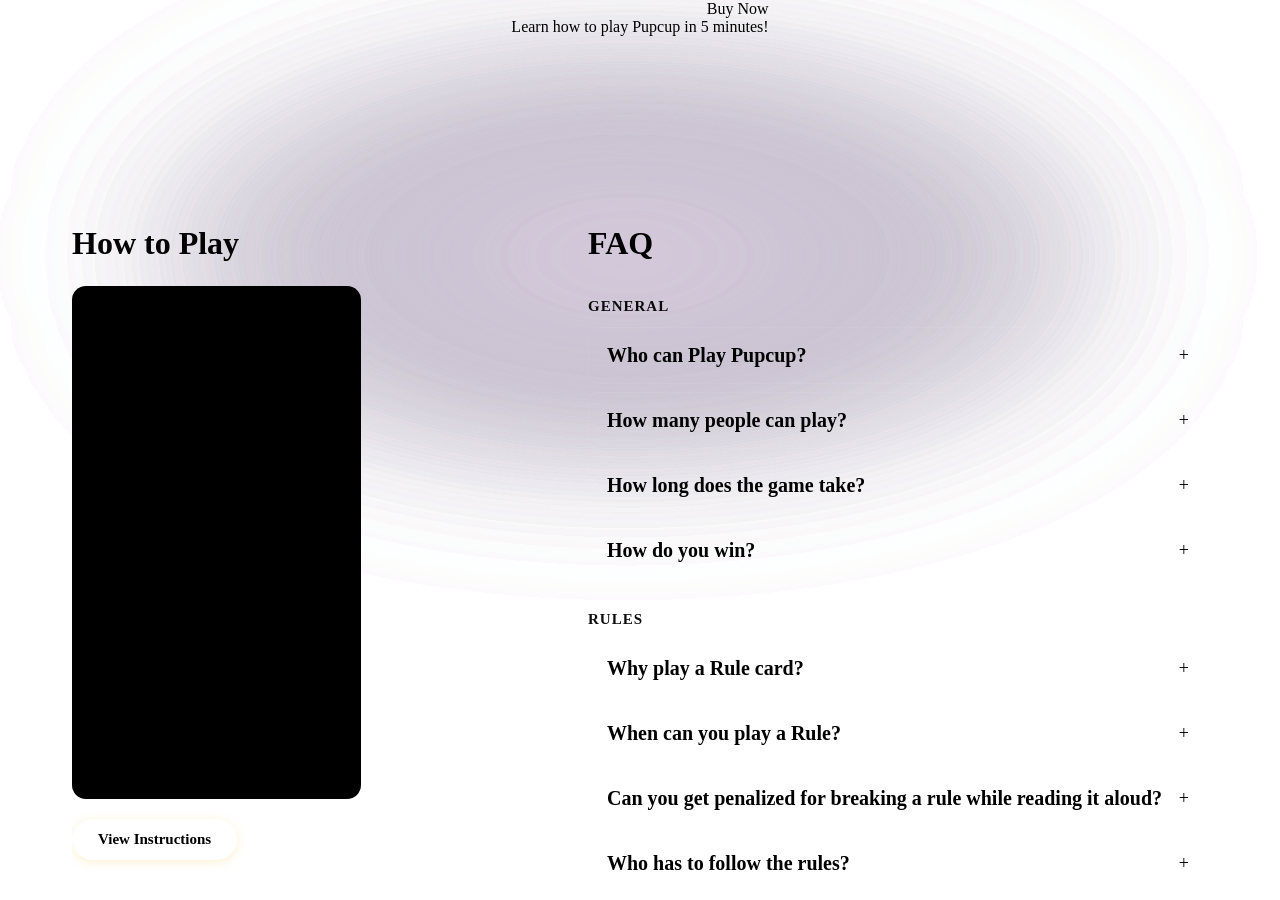
==== howtoplay/index.html @ a4481cd9 "Site 1.11: at least half of every card in your hand shows above the drawer The game's fit check only" ====
<!DOCTYPE html>
<html lang="en" data-brand="pupcup" data-theme="dark">
<head>
<meta charset="UTF-8">
<meta name="viewport" content="width=device-width, initial-scale=1.0">
<title>How to Play Pupcup</title>
<meta name="description" content="How to play Pupcup: watch the how-to video, read the rules, and browse the full FAQ.">
<meta property="og:title" content="How to Play Pupcup">
<meta property="og:description" content="Watch the how-to video, read the rules, and browse the full FAQ for Pupcup.">
<meta property="og:type" content="website">
<link rel="icon" href="/favicon.ico" sizes="any">
<link rel="icon" href="/favicon.svg" type="image/svg+xml">
<link rel="apple-touch-icon" href="/apple-touch-icon.png">
<link rel="stylesheet" href="https://design.vilmarmorgan.com/fonts/fonts.css"> <!-- Jost, from the Vilmartian library: no request to Google -->
<link rel="stylesheet" href="https://design.vilmarmorgan.com/v/3/tokens.css"> <!-- the Vilmartian library, release 3: sizes, type, space, and Pupcup's colours (ADR-023) -->
<style>
  /* ───── Reset & Base ───── */
  *, *::before, *::after { margin: 0; padding: 0; box-sizing: border-box; }

  /* colours and the type face come from the library's Pupcup set (ADR-023) */

  html, body {
    width: 100%; height: 100%;
    overflow: hidden;
    background: var(--bg);
    font-family: var(--f-ui);
    color: var(--ink);
  }
  a { text-decoration: none; }

  /* ───── Standalone How to Play / FAQ page ───── */
  .howto-page {
    position: relative;
    width: 100vw; height: 100vh;
    overflow: hidden;
    background: transparent;
  }
  .howto-content { position: relative; z-index: 1; }

  /* Pupcup logo, top-left (replaces the overlay's close button) */
  .howto-logo {
    position: fixed;
    top: 20px; left: 24px;
    z-index: 210;
    display: inline-flex;
  }
  .howto-logo img { height: 36px; width: auto; display: block; }

  /* Shop Now button — fixed to the top-right corner */
  .howto-shop-btn {
    position: fixed;
    top: 20px;
    right: 20px;
    z-index: 210;
    display: inline-flex;
    align-items: center;
    height: 40px;
    padding: 0 24px;
    border-radius: 999px;
    background: var(--accent);
    color: var(--ink-on-light);
    font-family: inherit;
    font-size: 16px;
    font-weight: 700;
    cursor: pointer;
    border: none;
    transition: transform 0.15s ease, box-shadow 0.15s ease;
    box-shadow: 0 2px 10px rgba(245,197,66,0.25);
    text-decoration: none;
    white-space: nowrap;
  }
  .howto-shop-btn:hover {
    transform: scale(1.05);
    box-shadow: 0 4px 18px rgba(245,197,66,0.4);
  }

  /* Two-column layout: left column stays in place, right column scrolls on its own */
  .howto-content {
    display: flex;
    align-items: stretch;
    height: 100%;
    max-width: 1200px;
    margin: 0 auto;
    padding: 0 32px;
    gap: 56px;
  }

  .howto-left {
    flex: 0 0 460px;
    display: flex;
    flex-direction: column;
    justify-content: flex-start;
    height: 100%;
    padding: 225px 0 40px;
    overflow-y: auto;
    scrollbar-width: none;
    -ms-overflow-style: none;
  }
  .howto-left::-webkit-scrollbar { display: none; }

  .howto-right {
    flex: 1 1 auto;
    height: 100%;
    padding: 0 0 40px;
    overflow-y: auto;
    scrollbar-width: none;
    -ms-overflow-style: none;
  }
  .howto-right::-webkit-scrollbar { display: none; }

  .howto-heading {
    font-size: 32px;
    font-weight: 700;
    color: var(--ink);
    margin-bottom: 24px;
  }
  /* Only the "FAQ" heading sticks as the right column scrolls. */
  /* Scrolls with the FAQ content (not sticky) so questions never overlap it. */
  .howto-right > .howto-heading {
    margin: 0 0 8px;
    padding: 225px 0 28px;
  }
  .howto-video-wrap {
    position: relative;
    flex: 1 1 auto;
    min-height: 0;
    width: auto;
    max-width: 100%;
    align-self: flex-start;
    aspect-ratio: 9 / 16;
    border-radius: 14px;
    overflow: hidden;
    background: #000;
    margin: 0 0 20px;
  }
  .howto-video-wrap iframe {
    position: absolute;
    inset: 0;
    width: 100%;
    height: 100%;
    border: none;
  }
  .howto-instructions-btn {
    display: inline-flex;
    align-items: center;
    padding: 12px 26px;
    border-radius: 999px;
    background: var(--accent);
    color: var(--ink-on-light);
    font-family: inherit;
    font-size: 15px;
    font-weight: 700;
    cursor: pointer;
    border: none;
    transition: transform 0.15s ease, box-shadow 0.15s ease;
    box-shadow: 0 2px 10px rgba(245,197,66,0.25);
    text-decoration: none;
    align-self: flex-start;
  }
  .howto-instructions-btn:hover {
    transform: scale(1.04);
    box-shadow: 0 4px 18px rgba(245,197,66,0.4);
  }

  .faq-group { margin-bottom: 32px; }
  .faq-group:last-child { margin-bottom: 0; }
  .faq-category {
    font-size: 15px;
    font-weight: 700;
    text-transform: uppercase;
    letter-spacing: 1px;
    color: var(--accent);
    opacity: 0.95;
    margin-bottom: 12px;
  }
  .faq-item {
    background: var(--surface);
    border: 1px solid rgba(255,255,255,0.06);
    border-radius: 10px;
    margin-bottom: 8px;
    overflow: hidden;
  }
  .faq-question {
    display: flex;
    align-items: center;
    justify-content: space-between;
    gap: 16px;
    padding: 16px 18px;
    cursor: pointer;
    color: var(--ink);
    font-size: 20px;
    font-weight: 600;
    list-style: none;
  }
  .faq-question::-webkit-details-marker { display: none; }
  .faq-question:hover { color: var(--accent); }
  .faq-icon {
    flex-shrink: 0;
    font-size: 18px;
    font-weight: 400;
    color: var(--ink-2);
    transition: transform 0.2s ease;
  }
  .faq-item[open] .faq-icon { transform: rotate(45deg); }
  .faq-answer {
    padding: 0 18px 16px;
    color: var(--ink-2);
    font-size: 20px;
    line-height: 1.6;
  }

  @media (max-width: 600px) {
    .howto-page {
      overflow-y: auto;
      overflow-x: hidden;
      scrollbar-width: none;
      -ms-overflow-style: none;
    }
    .howto-page::-webkit-scrollbar { display: none; }
    .howto-content {
      display: block;
      height: auto;
      max-width: 100%;
      padding: 180px 18px 60px;
      gap: 0;
    }
    .howto-left {
      flex: none;
      height: auto;
      padding: 0 0 48px;
      overflow: visible;
      justify-content: flex-start;
    }
    .howto-right {
      flex: none;
      height: auto;
      padding: 0 0 80px;
      overflow: visible;
    }
    .howto-heading { font-size: 24px; }
    .howto-right > .howto-heading {
      position: static;
      background: none;
      margin-bottom: 24px;
      padding: 0;
    }
    .howto-video-wrap {
      flex: none;
      align-self: center;
      width: min(100%, 280px);
      height: auto;
      margin: 0 auto 20px;
    }
    .howto-logo { top: 20px; left: 16px; }
    .howto-logo img { height: 34px; }
    .howto-shop-btn { top: 10px; right: 16px; height: 54px; padding: 0 20px; font-size: 14px; }
    .howto-instructions-btn { align-self: center; }
  }

  /* ═════ Header + menu + prism (ported from the homepage) ═════ */

  .nav-menu {
    position: fixed; inset: 0; z-index: 500; background: var(--bg);
    display: flex; align-items: center; justify-content: center;
    opacity: 0; pointer-events: none; transition: opacity 0.25s ease;
  }
  .nav-menu.active { opacity: 1; pointer-events: auto; }
  .nav-menu-links { display: flex; flex-direction: column; align-items: center; gap: 40px; text-align: center; }
  .nav-menu-links a {
    font-family: var(--f-ui); font-size: 56px; line-height: 1;
    font-weight: 700; color: var(--ink); text-decoration: none;
    transition: color 0.15s ease, transform 0.15s ease;
  }
  .nav-menu-links a:hover { color: var(--accent); }
  .nav-menu-links a:active { transform: scale(0.96); }
  .nav-menu-arf { display: flex; flex-direction: column; align-items: center; }
  .nav-menu-arf-sub { font-size: 16px; font-weight: 500; color: var(--ink-2); margin-top: 8px; }
  .nav-menu-close {
    position: fixed; top: 28px; left: 28px; width: 66px; height: 66px;
    border-radius: 50%; border: none; background: rgba(255, 255, 255, 0.12);
    color: var(--ink); font-size: 38px; line-height: 1; cursor: pointer;
    display: flex; align-items: center; justify-content: center;
    transition: background 0.15s ease, transform 0.15s ease;
  }
  .nav-menu-close:hover { background: rgba(255, 255, 255, 0.22); }
  .nav-menu-close:active { transform: scale(0.94); }

  .kc-bg-prism {
    position: fixed; inset: 0; z-index: 0; overflow: hidden;
    background: var(--bg); pointer-events: none; isolation: isolate;
  }
  .kc-blob {
    position: absolute; top: 0; left: 0; width: 98vmax; height: 40vmax;
    border-radius: 50%; filter: blur(70px); opacity: 0.5; mix-blend-mode: screen; will-change: transform;
  }
  .kc-blob.b1 { background: radial-gradient(ellipse at center, #ff2d78 0%, rgba(255,45,120,0) 60%); animation: kcDrift1 20s ease-in-out infinite; }
  .kc-blob.b2 { background: radial-gradient(ellipse at center, #1e8fff 0%, rgba(30,143,255,0) 60%); animation: kcDrift2 25s ease-in-out infinite; }
  .kc-blob.b3 { background: radial-gradient(ellipse at center, #37d67a 0%, rgba(55,214,122,0) 60%); animation: kcDrift3 22s ease-in-out infinite; }
  .kc-blob.b4 { background: radial-gradient(ellipse at center, #ffcf3f 0%, rgba(255,207,63,0) 60%); animation: kcDrift4 27s ease-in-out infinite; }
  .kc-blob.b5 { background: radial-gradient(ellipse at center, var(--buy-bg) 0%, rgba(255,141,30,0) 60%); animation: kcDrift5 23s ease-in-out infinite; }
  .kc-blob.b6 { background: radial-gradient(ellipse at center, #9b5cff 0%, rgba(155,92,255,0) 60%); animation: kcDrift6 31s ease-in-out infinite; }
  @keyframes kcDrift1 { 0%,100%{transform:translate(-34vw,-30vh) rotate(15deg) scale(1,1)} 33%{transform:translate(38vw,4vh) rotate(-25deg) scale(1.3,0.7)} 66%{transform:translate(64vw,52vh) rotate(55deg) scale(0.85,1.25)} }
  @keyframes kcDrift2 { 0%,100%{transform:translate(60vw,-28vh) rotate(-20deg) scale(1.1,0.9)} 33%{transform:translate(18vw,44vh) rotate(30deg) scale(0.8,1.3)} 66%{transform:translate(-30vw,20vh) rotate(70deg) scale(1.25,0.8)} }
  @keyframes kcDrift3 { 0%,100%{transform:translate(52vw,58vh) rotate(40deg) scale(0.9,1.15)} 33%{transform:translate(-20vw,64vh) rotate(-30deg) scale(1.3,0.75)} 66%{transform:translate(6vw,-24vh) rotate(10deg) scale(1,1)} }
  @keyframes kcDrift4 { 0%,100%{transform:translate(-28vw,50vh) rotate(-10deg) scale(1.2,0.85)} 33%{transform:translate(46vw,60vh) rotate(45deg) scale(0.85,1.3)} 66%{transform:translate(58vw,-16vh) rotate(-40deg) scale(1.15,0.9)} }
  @keyframes kcDrift5 { 0%,100%{transform:translate(20vw,-30vh) rotate(25deg) scale(1,1.1)} 33%{transform:translate(62vw,30vh) rotate(-35deg) scale(1.3,0.75)} 66%{transform:translate(-24vw,56vh) rotate(60deg) scale(0.9,1.25)} }
  @keyframes kcDrift6 { 0%,100%{transform:translate(-30vw,10vh) rotate(-30deg) scale(1.15,0.9)} 33%{transform:translate(30vw,64vh) rotate(20deg) scale(0.85,1.3)} 66%{transform:translate(64vw,-20vh) rotate(-55deg) scale(1.25,0.8)} }
  @media (prefers-reduced-motion: reduce) { .kc-blob { animation: none !important; } }

  @media (max-width: 900px) {
    .nav-menu-links a { font-size: 40px; }
    .nav-menu-close { top: 16px; left: 16px; width: 54px; height: 54px; font-size: 30px; }
  }
</style>
<link rel="stylesheet" href="../header.css"> <!-- the shared header: one copy for every page -->
<link rel="stylesheet" href="../footer.css"> <!-- the shared footer: one copy for every page with a bottom -->
<style>.howto-right .site-foot { margin-top: var(--sp-10); padding-left: 0; padding-right: 0; color: var(--ink); } /* the footer ends the FAQ column, aligned with it */</style>
</head>
<body>

<!-- Animated prism glow behind the content -->
<div class="kc-bg-prism" aria-hidden="true">
  <span class="kc-blob b1"></span>
  <span class="kc-blob b2"></span>
  <span class="kc-blob b3"></span>
  <span class="kc-blob b4"></span>
  <span class="kc-blob b5"></span>
  <span class="kc-blob b6"></span>
</div>

<!-- Home-style header (How to Play button hidden — we're on that page) -->
<div class="hero-island">
  <div class="hero-pill">
    <div class="hero-left">
      <button class="hero-burger" id="heroBurger" aria-label="Open menu">
        <span></span><span></span><span></span>
      </button>
      <a class="hero-logo-link" href="../"><img class="hero-logo" src="../images/Pupcup-logo-horizontal.svg" alt="Pupcup"></a>
    </div>
    <div class="hero-actions">
      <a class="hero-btn hero-btn-buy" href="https://shop.playpupcup.com/" rel="noopener">Buy Now</a>
    </div>
  </div>
  <div class="hero-mission">Learn how to play Pupcup in 5 minutes!</div>
</div>

<!-- Full-screen navigation menu -->
<div class="nav-menu" id="navMenu">
  <button class="nav-menu-close" id="navMenuClose" aria-label="Close menu">&times;</button>
  <nav class="nav-menu-links"></nav>
  <script src="../nav.js"></script>
</div>

<div class="howto-page">

  <div class="howto-content">

    <div class="howto-left">
      <h2 class="howto-heading">How to Play</h2>
      <div class="howto-video-wrap">
        <iframe src="https://player.vimeo.com/video/1159306597" frameborder="0" allow="autoplay; fullscreen; picture-in-picture" allowfullscreen title="How to Play Pupcup"></iframe>
      </div>
      <a class="howto-instructions-btn" href="../instructions/PlayPupcup-Original-Nov16.pdf" target="_blank" rel="noopener">View Instructions</a>
    </div>

    <div class="howto-right">
      <h2 class="howto-heading">FAQ</h2>

      <div class="faq-group">
        <h3 class="faq-category">General</h3>

        <details class="faq-item">
          <summary class="faq-question"><span>Who can Play Pupcup?</span><span class="faq-icon">+</span></summary>
          <div class="faq-answer">Anyone who can add 10, 20, and 30s together and subtract 5s and 10s. Some content may not be suitable for kids under 13.</div>
        </details>

        <details class="faq-item">
          <summary class="faq-question"><span>How many people can play?</span><span class="faq-icon">+</span></summary>
          <div class="faq-answer">Best with 4–6 players. Adjust the total score goal for larger groups.</div>
        </details>

        <details class="faq-item">
          <summary class="faq-question"><span>How long does the game take?</span><span class="faq-icon">+</span></summary>
          <div class="faq-answer">Multiple rounds, 10–15 minutes for small groups, 15–30 for larger groups.</div>
        </details>

        <details class="faq-item">
          <summary class="faq-question"><span>How do you win?</span><span class="faq-icon">+</span></summary>
          <div class="faq-answer">First to reach 100 points (or your group's goal). Recommended: 2–3 players: 150–200pts, 4–6 players: 100pts, 7+ players: 80pts.</div>
        </details>
      </div>

      <div class="faq-group">
        <h3 class="faq-category">Rules</h3>

        <details class="faq-item">
          <summary class="faq-question"><span>Why play a Rule card?</span><span class="faq-icon">+</span></summary>
          <div class="faq-answer">They get people laughing. Rules cause players to bark, restrict words, or limit actions.</div>
        </details>

        <details class="faq-item">
          <summary class="faq-question"><span>When can you play a Rule?</span><span class="faq-icon">+</span></summary>
          <div class="faq-answer">Instead of a point or steal card. Announce it aloud and place it in front of you.</div>
        </details>

        <details class="faq-item">
          <summary class="faq-question"><span>Can you get penalized for breaking a rule while reading it aloud?</span><span class="faq-icon">+</span></summary>
          <div class="faq-answer">Yes.</div>
        </details>

        <details class="faq-item">
          <summary class="faq-question"><span>Who has to follow the rules?</span><span class="faq-icon">+</span></summary>
          <div class="faq-answer">All players except: (1) you're exempt from your own rules, (2) Shield card holders are exempt from all rules.</div>
        </details>

        <details class="faq-item">
          <summary class="faq-question"><span>When does the rule take effect?</span><span class="faq-icon">+</span></summary>
          <div class="faq-answer">As soon as the player reads it aloud and puts it down.</div>
        </details>
      </div>

      <div class="faq-group">
        <h3 class="faq-category">Penalty Cards</h3>

        <details class="faq-item">
          <summary class="faq-question"><span>What are Penalty cards?</span><span class="faq-icon">+</span></summary>
          <div class="faq-answer">Drawn when you break a rule and get caught. Mostly -5pt cards, some -10pt, one -20pt.</div>
        </details>

        <details class="faq-item">
          <summary class="faq-question"><span>What do I do with Penalty cards?</span><span class="faq-icon">+</span></summary>
          <div class="faq-answer">Place face up in front of you. Discard matching point cards that cancel out.</div>
        </details>
      </div>

      <div class="faq-group">
        <h3 class="faq-category">Steal Cards</h3>

        <details class="faq-item">
          <summary class="faq-question"><span>What are Steal cards?</span><span class="faq-icon">+</span></summary>
          <div class="faq-answer">Take one face-up card from any player, or a random card from their hand.</div>
        </details>

        <details class="faq-item">
          <summary class="faq-question"><span>What can I steal?</span><span class="faq-icon">+</span></summary>
          <div class="faq-answer">Point cards, Rules, Shield, or anything in their hand.</div>
        </details>
      </div>

      <div class="faq-group">
        <h3 class="faq-category">Blocks</h3>

        <details class="faq-item">
          <summary class="faq-question"><span>When do you play a Block card?</span><span class="faq-icon">+</span></summary>
          <div class="faq-answer">Only out of turn, when someone plays a Steal against you.</div>
        </details>

        <details class="faq-item">
          <summary class="faq-question"><span>Can you block another block?</span><span class="faq-icon">+</span></summary>
          <div class="faq-answer">Yes, blocks can be chained.</div>
        </details>
      </div>
      <footer class="site-foot">
        <p class="parody">Pupcup characters are original fictional parodies and are not affiliated with, endorsed by, or sponsored by any real person.</p>
        <div class="foot-row">
          <span>©2026 <a href="https://vilmarmorgan.com" target="_blank" rel="noopener">Vilmar Morgan LLC</a></span>
          <span class="ver" title="Version of this page">1.11</span>
          <span class="made">Made with <svg viewBox="0 0 24 24" aria-hidden="true"><path d="M20.8 4.6a5.5 5.5 0 0 0-7.8 0L12 5.6l-1-1a5.5 5.5 0 0 0-7.8 7.8l1 1L12 21l7.8-7.6 1-1a5.5 5.5 0 0 0 0-7.8z"/></svg> by Vilmar Morgan</span>
        </div>
      </footer>
    </div>

  </div>
</div>

<script>
  // Open/close the full-screen nav menu from the burger.
  (function () {
    var menu = document.getElementById('navMenu');
    var burger = document.getElementById('heroBurger');
    var closeBtn = document.getElementById('navMenuClose');
    if (!menu || !burger) return;
    var open = function () { menu.classList.add('active'); };
    var close = function () { menu.classList.remove('active'); };
    burger.addEventListener('click', open);
    closeBtn.addEventListener('click', close);
    menu.addEventListener('click', function (e) {
      if (e.target.closest('.nav-menu-links a')) close();
    });
    document.addEventListener('keydown', function (e) { if (e.key === 'Escape') close(); });
  })();
</script>
<script src="../header.js"></script>
<script src="../bone-lick.js"></script>
</body>
</html>
---- header.css ----
/* Pupcup's header: one component for every page (Vilmar, 25 Nov 2026). Edit it here and every page that uses it changes.
   The pages: the homepage, How to Play, Kickstarter backers, and the one-page design with its practice game and card grid.
   Every value is a library token (release 3). Load it after the page's own <style>; header.js sizes the logo on phones
   and switches the modes. The bone and tongue are bone-lick.js.

   States (classes on .hero-island, set with PupHeader.set):
     regular                     menu, logo, How to Play, Buy Now, and the tagline bar (with the bone and tongue)
     .is-practice                the tagline bar folds away (no bone or tongue); wide screens keep the regular pill
     .is-compact.is-practice     back, new game, logo in the middle, customise, video        (phones, tablets, narrow windows)
     .is-compact.is-grid         back where the menu was, logo, How to Play, Buy Now          (the card grid on the same screens)
   The menu and the back button share one box and one gap to the logo, so switching between them moves nothing. */

.hero-island { --lgap: var(--sp-4); --btn-box: var(--size-sm); --logo-h: var(--size-lg); --phone: 0;
  position: fixed; top: var(--sp-10); left: 50%; transform: translateX(-50%); z-index: 100;
  width: min(var(--w-2xl), calc(100vw - var(--sp-7))); display: flex; flex-direction: column; }
/* the tagline bar: a large rounded shape behind the whole island, showing below the pill */
.hero-island::before { content: ""; position: absolute; inset: 0; z-index: 0; border-radius: var(--r-5xl);
  background: color-mix(in srgb, color-mix(in srgb, var(--color-pupcup-magenta) calc(var(--op-10) * 100%), var(--color-pupcup-cream)) calc(var(--op-90) * 100%), transparent);
  -webkit-backdrop-filter: blur(var(--sp-0-5)); backdrop-filter: blur(var(--sp-0-5)); box-shadow: var(--shadow-xl); }
.hero-pill { position: relative; z-index: 2; display: flex; align-items: center; justify-content: space-between; gap: var(--sp-10);
  padding: var(--sp-5) var(--sp-4) var(--sp-5) var(--sp-6); border-radius: var(--r-pill);
  background: color-mix(in srgb, var(--color-white) calc(var(--op-90) * 100%), transparent);
  -webkit-backdrop-filter: blur(var(--sp-1)); backdrop-filter: blur(var(--sp-1)); box-shadow: var(--shadow-md); }
.hero-left { display: flex; align-items: center; gap: var(--lgap); flex-shrink: 0; }
.hero-logo-link { display: block; line-height: 0; flex-shrink: 0; }
.hero-logo { height: var(--logo-h); width: auto; display: block; flex-shrink: 0; }
.hero-burger { display: flex; flex-direction: column; justify-content: center; gap: var(--sp-1-5); width: var(--btn-box); height: var(--btn-box);
  padding: var(--sp-1); border: 0; background: none; cursor: pointer; flex-shrink: 0; }
.hero-burger span { display: block; width: 100%; height: var(--bw-2); border-radius: var(--r-xs); background: var(--howto-bg); }
.hero-burger:active { transform: scale(.92); }
.hero-actions { display: flex; align-items: center; gap: var(--sp-2); flex-shrink: 0; }
.hero-btn { display: inline-flex; align-items: center; height: var(--size-md); padding: 0 var(--sp-5); border: 0; border-radius: var(--r-pill); cursor: pointer;
  font-family: inherit; font-size: var(--fs-md); font-weight: var(--fw-semibold); text-decoration: none; white-space: nowrap;
  transition: transform var(--dur-150) var(--ease-out); }
.hero-btn:hover { transform: scale(1.04); }
.hero-btn:active { transform: scale(.96); }
.hero-btn-howto { background: var(--howto-bg); color: var(--howto-text); }
.hero-btn-buy { background: var(--buy-bg); color: var(--buy-text); font-weight: var(--fw-bold); }
.hero-mission { position: relative; z-index: 1; padding: var(--sp-4) var(--sp-7) var(--sp-5); text-align: center; color: var(--color-pupcup-black);
  font-size: var(--fs-md); font-weight: var(--fw-medium); line-height: var(--lh-snug);
  max-height: var(--w-32); overflow: hidden;
  transition: max-height var(--dur-500) var(--ease-in-out), padding var(--dur-500) var(--ease-in-out), opacity var(--dur-300) var(--ease-out); }
.hero-lick-stage { transition: opacity var(--dur-300) var(--ease-out); }

/* the icon buttons of the compact modes (hidden until a mode shows them) */
.hero-side { display: none; align-items: center; gap: var(--sp-1); }
.hero-icon { appearance: none; border: 0; padding: 0; cursor: pointer; display: inline-flex; align-items: center; justify-content: center;
  width: var(--btn-box); height: var(--btn-box); border-radius: var(--r-pill); background: none; color: var(--howto-bg); }
.hero-icon:hover { background: color-mix(in srgb, var(--color-black) calc(var(--op-5) * 100%), transparent); }
.hero-icon:focus-visible { outline: var(--bw-2) solid var(--accent); outline-offset: var(--bw-1); }
.hero-icon svg { width: var(--size-xs); height: var(--size-xs); fill: none; stroke: currentColor; stroke-width: 2; stroke-linecap: round; stroke-linejoin: round; }

/* practice game: the tagline bar folds away into the pill, and with it the bone and tongue */
.hero-island.is-practice .hero-mission { max-height: 0; padding-top: 0; padding-bottom: 0; opacity: var(--op-0); }
.hero-island.is-practice .hero-lick-stage { opacity: var(--op-0); }
/* compact practice game: back, new game, logo in the middle, customise, video */
.hero-island.is-compact.is-practice .hero-burger, .hero-island.is-compact.is-practice .hero-actions { display: none; }
.hero-island.is-compact.is-practice .hero-side { display: flex; }
/* compact card grid: back sits where the menu was, the same gap before the logo; the spare room goes after the logo */
.hero-island.is-compact.is-grid .hero-burger, .hero-island.is-compact.is-grid .hero-icon-new { display: none; }
.hero-island.is-compact.is-grid .hero-side-l { display: flex; }
.hero-island.is-compact.is-grid .hero-pill { gap: var(--lgap); }
.hero-island.is-compact.is-grid .hero-left { margin-right: auto; }

/* the compact practice pill on wider screens (desktop, tablets): as slim as the phones' one and only as wide as its five
   pieces need, so the game keeps the room (Vilmar, 25 Nov 2026) */
@media (min-width: 601px) {
  .hero-island.is-compact.is-practice { --logo-h: var(--size-sm); width: min(var(--w-md), calc(100vw - var(--sp-7))); }
  .hero-island.is-compact.is-practice .hero-pill { padding: var(--sp-3-5) var(--sp-3) var(--sp-3-5) var(--sp-4-5); }
}

/* phones (600px and narrower): How to Play stays in the pill, left of Buy Now. The pill is as wide as the page's content
   (16px in from each edge) and the logo is as large as fits beside the buttons (header.js), never below 20px */
@media (max-width: 600px) {
  .hero-island { --phone: 1; --lgap: var(--sp-2); --logo-h: var(--size-xs); top: var(--sp-8); width: calc(100vw - var(--sp-4) * 2); }
  .hero-pill { gap: var(--sp-2); padding: var(--sp-3-5) var(--sp-3) var(--sp-3-5) var(--sp-4-5); }
  .hero-btn { height: auto; padding: var(--sp-2) var(--sp-2-5); font-size: var(--fs-sm); }
  .hero-actions { gap: var(--sp-1-5); }
  .hero-mission { padding: var(--sp-3-5) var(--sp-4-5) var(--sp-4-5); font-size: var(--fs-md); }
  .hero-island.is-compact.is-practice .hero-logo { height: max(var(--logo-h), var(--size-xs)); } /* the practice pill has room: at least 24px */
}
/* the smallest phones (iPhone SE) */
@media (max-width: 360px) {
  .hero-island { --lgap: var(--sp-1-5); }
  .hero-island { --btn-box: var(--sp-7); } /* menu and back 4px smaller, so Buy Now stays inside the pill's padding */
  .hero-pill { gap: var(--sp-1-5); padding-left: var(--sp-2); padding-right: var(--sp-2); }
  .hero-side { gap: 0; } .hero-icon svg { width: var(--sp-5); height: var(--sp-5); }
  .hero-btn { padding: var(--sp-1-5) var(--sp-2); font-size: var(--fs-xs); }
  .hero-actions { gap: var(--sp-1); }
}
@media (prefers-reduced-motion: reduce) { .hero-btn { transition: none; } }
---- footer.css ----
/* Pupcup's footer: one component for every page with a bottom (Vilmar, 25 Nov 2026): the parody note, the copyright,
   and the site's version, just the number, for Vilmar and Claude to track. Not on the card canvas or the backers'
   wall: they have no bottom. Edit it here and every page that uses it changes. Every value is a library token. */
.site-foot { position: relative; z-index: 1; max-width: var(--w-5xl); margin: 0 auto; padding: var(--sp-5) var(--sp-6) var(--sp-10); display: grid; gap: var(--sp-2-5);
  border-top: var(--bw-1) solid color-mix(in srgb, var(--color-white) calc(var(--op-10) * 100%), transparent); color: var(--ink-2); font-size: var(--fs-sm); line-height: var(--lh-body); }
.site-foot .parody { margin: 0; }
.site-foot .foot-row { display: flex; flex-wrap: wrap; justify-content: space-between; gap: var(--sp-1-5) var(--sp-6); }
.site-foot a { color: inherit; text-decoration: underline; text-underline-offset: var(--bw-2); }
.site-foot .made { display: inline-flex; align-items: center; gap: var(--sp-1-5); }
.site-foot .made svg { width: var(--sp-3); height: var(--sp-3); fill: none; stroke: currentColor; stroke-width: 2; stroke-linecap: round; stroke-linejoin: round; }
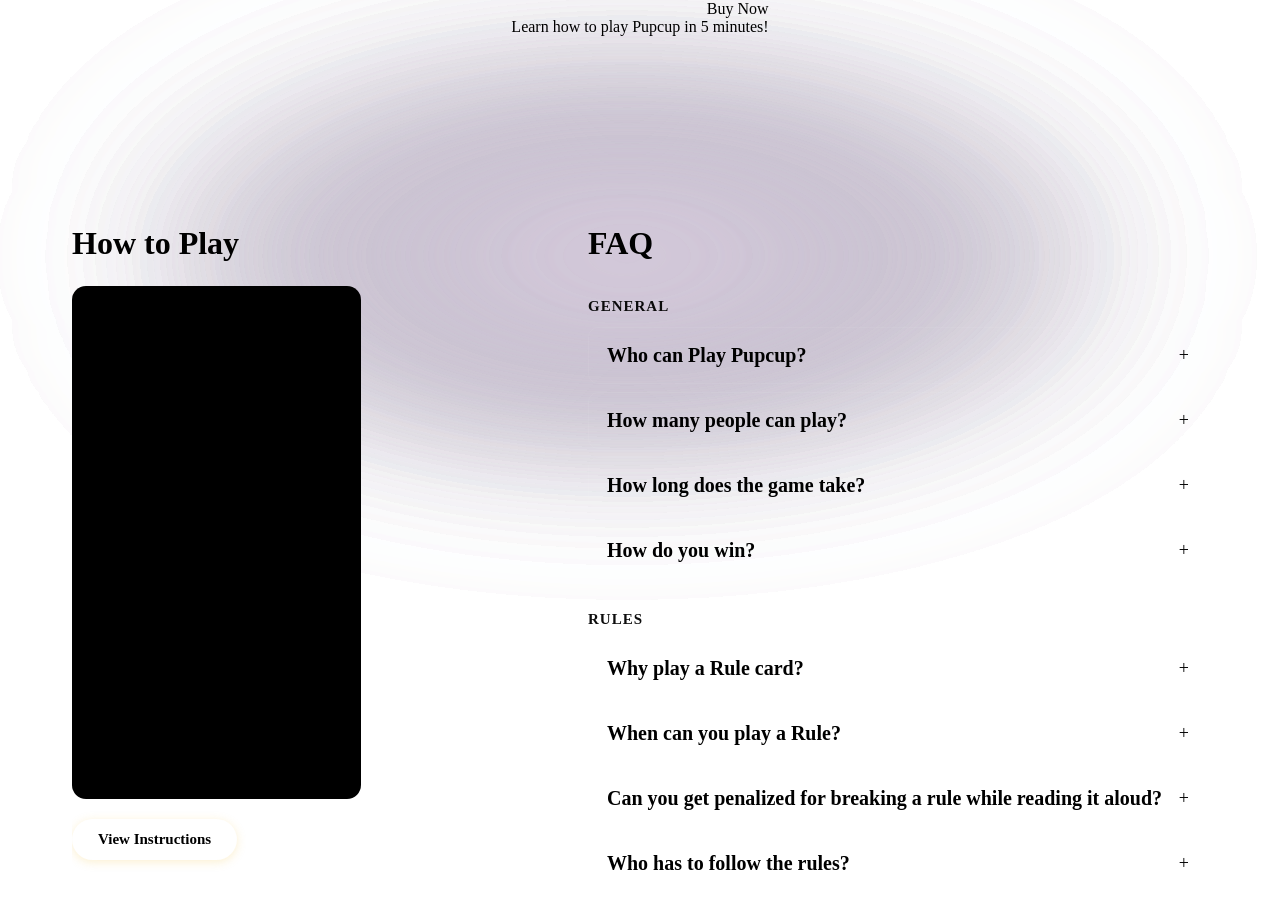
==== commit ef1f8c2c: "Site 1.12: a shorter drawer, a table to the window's edge, a header that morphs - Desktop: the table" ====
--- a/howtoplay/index.html
+++ b/howtoplay/index.html
@@ -464,7 +464,7 @@
         <p class="parody">Pupcup characters are original fictional parodies and are not affiliated with, endorsed by, or sponsored by any real person.</p>
         <div class="foot-row">
           <span>©2026 <a href="https://vilmarmorgan.com" target="_blank" rel="noopener">Vilmar Morgan LLC</a></span>
-          <span class="ver" title="Version of this page">1.11</span>
+          <span class="ver" title="Version of this page">1.12</span>
           <span class="made">Made with <svg viewBox="0 0 24 24" aria-hidden="true"><path d="M20.8 4.6a5.5 5.5 0 0 0-7.8 0L12 5.6l-1-1a5.5 5.5 0 0 0-7.8 7.8l1 1L12 21l7.8-7.6 1-1a5.5 5.5 0 0 0 0-7.8z"/></svg> by Vilmar Morgan</span>
         </div>
       </footer>
--- a/header.css
+++ b/header.css
@@ -88,4 +88,14 @@
   .hero-btn { padding: var(--sp-1-5) var(--sp-2); font-size: var(--fs-xs); }
   .hero-actions { gap: var(--sp-1); }
 }
-@media (prefers-reduced-motion: reduce) { .hero-btn { transition: none; } }
+/* moving between modes (Vilmar, 25 Nov 2026): the pill grows or shrinks, the logo glides and resizes, and the buttons fade
+   out and in, never a jump. header.js does the gliding and the fades; these are the size changes */
+.hero-island { transition: width var(--dur-500) var(--ease-in-out); }
+.hero-pill { transition: padding var(--dur-500) var(--ease-in-out), gap var(--dur-500) var(--ease-in-out); }
+.hero-logo { transition: height var(--dur-500) var(--ease-in-out); }
+.hero-in { animation: heroIn var(--dur-300) var(--ease-out) var(--dur-150) both; }
+@keyframes heroIn { from { opacity: var(--op-0); } }
+.hero-ghost { position: fixed; z-index: 101; margin: 0; pointer-events: none; transition: opacity var(--dur-300) var(--ease-out); }
+/* while measuring, sizes apply at once */
+.hero-measuring, .hero-measuring .hero-pill, .hero-measuring .hero-logo { transition: none; }
+@media (prefers-reduced-motion: reduce) { .hero-btn, .hero-island, .hero-pill, .hero-logo { transition: none; } .hero-in { animation: none; } }
